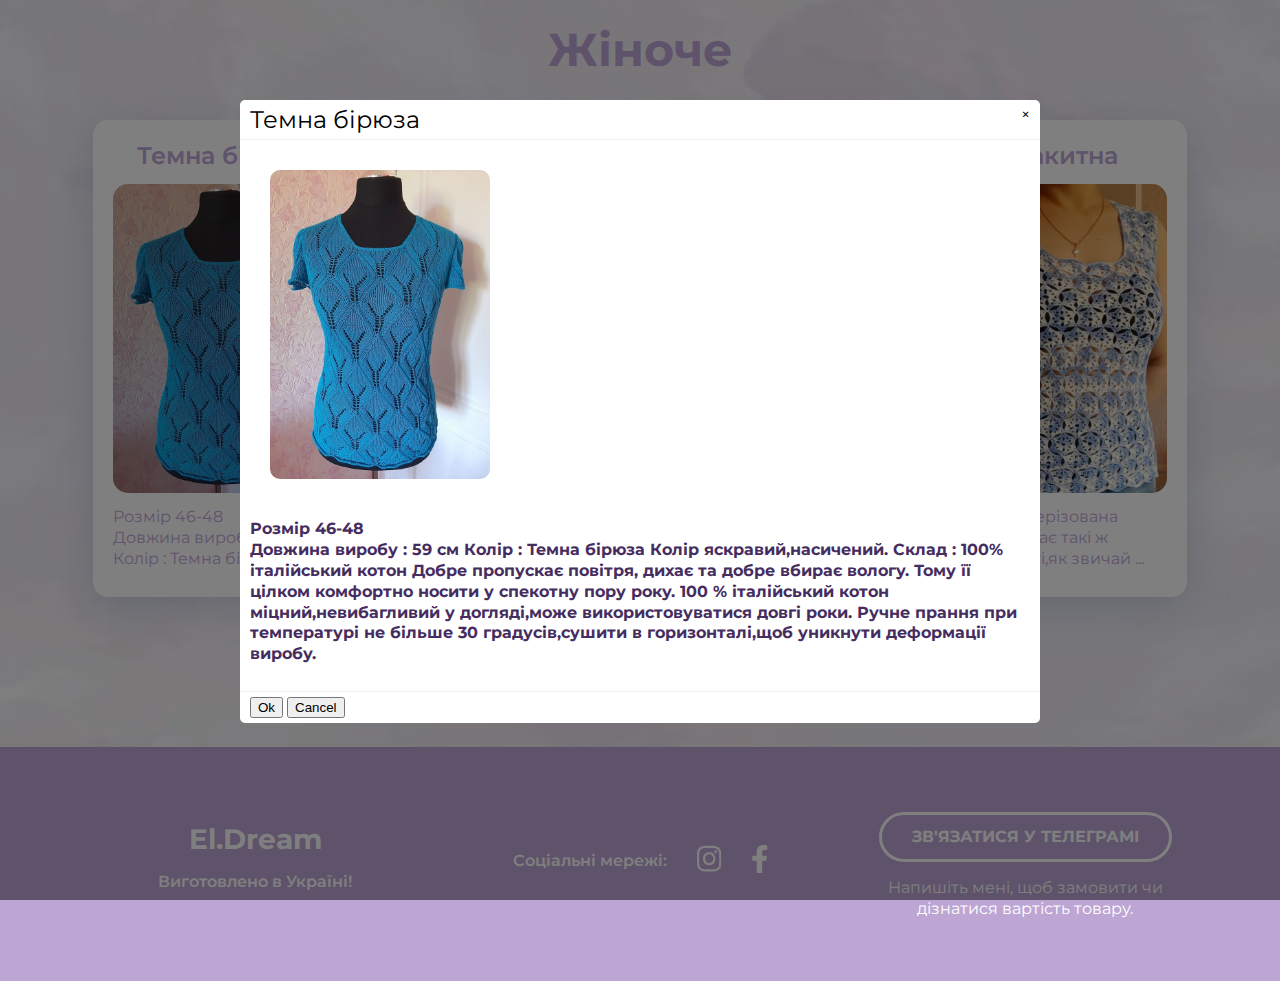
==== female.html @ 27e2f90c "Modal window shown" ====
<!DOCTYPE html>
<html lang="ru">
<head>
    <meta charset="UTF-8">
    <meta http-equiv="X-UA-Compatible" content="IE=edge">
    <meta name="viewport" content="width=device-width, initial-scale=1.0">
    <link rel="icon" href="./img/favicon.ico" type="image/x-icon для .ico">
    <title>Жіноче</title>
    <link rel="stylesheet" href="./css/main.css">
    <link rel="stylesheet" href="./css/media.css">
    <link href="https://fonts.googleapis.com/css2?family=Montserrat:wght@400;600;700&display=swap" rel="stylesheet">
</head>
<body>

    <main>
        <section class="goods" id="goods">
            <div class="container">
                <h2 class="goods-header">Жіноче</h2>
    
                <!-- goods-card-wrapper -->
                <div class="goods-card-wrapper">
    
                    <!-- Card -->
                    <div class="card">
                        <a href="#" class="card-link">
                            <h3 class="card-title">Темна бірюза</h3>
                            <img class="card-img" src="./img/goods/female/t-shirt_blue.jpg" alt="Темна бірюза">
                            <p>Розмір 46-48 <br>Довжина виробу : 59 см  Колір : Темна бірюза  Колір яскравий,насичений.
                                Склад : 100% італійський котон
                                Добре пропускає повітря, дихає та добре вбирає вологу. Тому її цілком комфортно носити у спекотну пору року.
                                100 % італійський котон міцний,невибагливий у догляді,може використовуватися довгі роки.
                                Ручне прання при температурі не більше 30 градусів,сушити в горизонталі,щоб уникнути деформації виробу.</p>
                        </a>
                    </div>
                    <!-- // Card -->
                    <!-- Card -->
                    <div class="card">
                        <a href="#" class="card-link">
                            <h3 class="card-title">Жовтий тюльпан</h3>
                            <img class="card-img" src="./img/goods/female/t-shirt_yellow.jpg" alt="Жовтий тюльпан">
                            <p>Розмір 48-54 <br>Довжина виробу : 58-59 см  Колір : Жовтий тюльпан.  Колір яскравий,насичений.
                                Склад : 100% італійська бавовна.
                                Найніжніша італійська бавовна,невагома легкість та яскравий насичений колір подарує Вам комфорт та радістний настрій.
                                Відмінно пропускає повітря і не парить,при носінні буде активно виводити тепло від тіла. Тому її цілком комфортно носити у спекотну пору року.
                                Ручне прання при температурі не більше 30 градусів,сушити в горизонталі,щоб уникнути деформації виробу.</p>
                        </a>
                    </div>
                    <!-- // Card -->
                    <!-- Card -->
                    <div class="card">
                        <a href="#" class="card-link">
                            <h3 class="card-title">Ромашка</h3>
                            <img class="card-img" src="./img/goods/female/t-shirt_pink.jpg" alt="Ромашка">
                            <p>Розмір 44-48 <br>Довжина виробу : 50 см  Колір : Рожевий  Колір яскравий,насичений.
                                Склад : 100% італійська бавовна
                                Футболка "Ромашка" в'язана гачком у техніці  філейне в'язання з піксельним малюнком, є реглан та росток,завдяки чого не буде дискомфорту при експлуатації виробу.
                                Добре пропускає повітря, дихає та добре вбирає вологу. Тому її цілком комфортно носити у спекотну пору року.</p>
                        </a>
                    </div>
                    <!-- // Card -->
                    <!-- Card -->
                    <div class="card">
                        <a href="#" class="card-link">
                            <h3 class="card-title">Блакитна</h3>
                            <img class="card-img" src="./img/goods/female/t-shirt_light_blue.jpg" alt="Блакитна">
                            <p>100% мерсерізована бавовна. Має такі ж властивості,як звичайна.Різниця у скрутці самої нитки,вона трохи жорсткіша,ніж звичайна бавовна і має трохи блиск,але в спеку в ній дуже комфортно.</p>
                        </a>
                    </div>
                    <!-- // Card -->
                </div>
                <!-- // goods-card-wrapper -->
    
            </div>
            <div class='btn-back-wrapper'>
                <a href="index.html" class="btn-back">
                ← на головну
                </a>
            </div>
            
        </section>

            <!-- modal tab -->
            <!-- <div class="modal hide">
                <div class="modal-dialog">
                    <div class="modal-content">
                            <div data-close class="modal-close">&times;</div>
                            <h3 class="modal-title">Темна бірюза</h3>
                            <div class='modal-container'>
                                <img class="modal-img" src="./img/goods/female/t-shirt_blue.jpg" alt="Темна бірюза">
                                <p>Розмір 46-48 <br>Довжина виробу : 59 см  Колір : Темна бірюза  Колір яскравий,насичений.
                                    Склад : 100% італійський котон
                                    Добре пропускає повітря, дихає та добре вбирає вологу. Тому її цілком комфортно носити у спекотну пору року.
                                    100 % італійський котон міцний,невибагливий у догляді,може використовуватися довгі роки.
                                    Ручне прання при температурі не більше 30 градусів,сушити в горизонталі,щоб уникнути деформації виробу.</p>
                            </div>
                    </div>
                </div>
            </div> -->
        <!-- // modal tab -->


        <!-- wmodal -->
        <!-- <div class="wmodal">
            <div class="modal-overlay">
                <div class="modal-window">
                    <div class="modal-header">
                        <span class="modal-title">Темна бірюза</span>
                        <span data-close class="modal-close">&times;</span>
                    </div>
                    <div class="modal-body">
                        <img class="modal-body__img" src="./img/goods/female/t-shirt_blue.jpg" alt="Темна бірюза">
                        <p>Розмір 46-48 <br>Довжина виробу : 59 см  Колір : Темна бірюза  Колір яскравий,насичений.
                            Склад : 100% італійський котон
                            Добре пропускає повітря, дихає та добре вбирає вологу. Тому її цілком комфортно носити у спекотну пору року.
                            100 % італійський котон міцний,невибагливий у догляді,може використовуватися довгі роки.
                            Ручне прання при температурі не більше 30 градусів,сушити в горизонталі,щоб уникнути деформації виробу.</p>
                    </div>
                    <div class="modal-footer">
                        <button>Ok</button>
                        <button>Cancel</button>
                    </div>
                </div>
            </div>
        </div> -->
    <!-- // wmodal -->


    </main>


    <footer class="footer">
        <div class="container">
            <div class="footer-row">
                <!-- footer-copyright -->
                <div class="footer-copyright footer-column">
                    <div class="footer-copyright-name">El.Dream</div>
                    <p>Виготовлено в Україні!</p>
                </div>
                <!-- // footer-copyright -->
    
                <!-- footer-icons -->
                <div class="footer-icons footer-column">
                    <p class="footer-icons-row">Соціальні мережі: 
                        <a href="https://www.instagram.com/el.dream_knitt/" target="_blank">
                            <img src="./img/social/instagram.svg" alt="">
                        </a>
                        <a href="#" target="_blank">
                            <img src="./img/social/facebook.svg" alt="">
                        </a>
                    </p>
                    <!-- <div class="footer-icons-row"> -->
      
                    <!-- </div> -->
                </div>
                <!-- // footer-icons -->
    
                <div class="footer-contacts footer-column">
                    <a href="https://t.me/Lencya2" class="footer-button" target="_blank">
                        Зв'язатися у телеграмі
                    </a>
                    <p>Напишіть мені, щоб замовити чи дізнатися вартість товару.</p>
                </div>
            </div>
        </div>
    </footer>

    <!-- Собственные скрипты и библиотеки -->
    <script src="./js/base.js"></script>
    <script src="./js/main.js"></script>
    <script src="./js/plugins/modal.js"></script>
    <script src="./js/index.js"></script>
    
</body>
</html>
---- css/main.css ----
*{
    box-sizing: border-box;
}

html{
    scroll-behavior: smooth;
}

body {
    margin: 0;
    font-family: 'Montserrat', sans-serif;
}

img {
    max-width: 100%;
}

.container {
    max-width: 1140px;
    margin-left: auto;
    margin-right: auto;
    padding-left: 10px;
    padding-right: 10px;
}

.none {
    display: none !important;
}


/* header */
.header {
    position: relative;

    display: flex;
    flex-direction: column; 
    justify-content: center; 
    align-items: center;    

    width: 100%;
    height: 100vh;

    background-image: url("./../img/header/header_bg_full.jpg");
    
    background-size: cover;
    background-repeat: no-repeat;
    background-position: center;
}

/* .header-title {
    margin: 0;
    margin-top: 100px;
    margin-bottom: 25px;
    font-weight: 700;
    font-size: 70px;
    line-height: 130%;

    text-align: center;

    color: #FFFFFF;
}

.header-subtitle {
    margin: 0;
    font-weight: bold;
    font-size: 26px;
    line-height: 150%;

    text-align: center;
    letter-spacing: 0.2em;
    text-transform: uppercase;

    color: #FFFFFF;
} */

.header img {
    width: 48px;
    height: 48px;
    position: absolute;
    bottom: 30px;
    left: 50%;
    transform: translate(-50%, 0);
}


/* main goods */
.goods {
    padding-top: 20px;
    padding-bottom: 60px;
    
    background-image: url("./../img/main/bg.jpg");
    background-size: cover;
}

.goods-header {
    margin: 0;
    margin-bottom: 40px;
    font-weight: 700;
    font-size: 46px;
    line-height: 1.3;
    text-align: center;
    color: #bda6d4;
}

.goods-card-wrapper {
    display: flex;
    flex-wrap: wrap;
    justify-content: space-evenly;
}

.card {
    margin-bottom: 40px;
    margin-right: 5px;
    margin-left: 5px;
    max-width: 260px;
    background-color: white;
    box-shadow: 0px 10px 40px rgba(126, 155, 189, 0.35);
    flex-grow: 1;
    transition: transform 0.2s ease-in;
    border-radius: 15px;
}

.card:hover {
    transform: translateY(-15px);
}

.card-link {
    display: block;
    padding: 20px;
    text-decoration: none;
    color: #bda6d4;
    transition: color 0.2s ease-in;
}

.card-link:hover {
    color: #ab7adb;
    /* font-weight: 600; */
}

.card-img {
    margin-bottom: 10px;
    border-radius: 15px;
}

.card-title {
    margin: 0;
    margin-bottom: 13px;
    font-weight: 600;
    font-size: 24px;
    line-height: 130%;
    text-align: center
}

.card p {
    margin: 0;
    margin-bottom: 10px;
    font-size: 16px;
    line-height: 130%;
    height: 60px;
    /* overflow: hidden; */

}


/* Footer */
.footer {
    padding-top: 45px;
    padding-bottom: 45px;
    background: #bda6d4;
    color: white;
}

.footer-row {
    display: flex;
    flex-direction: row;
    align-items: center;
    justify-content: space-between;
}

.footer-column {
    max-width: 350px;
    flex-grow: 1;
    display: flex;
    flex-direction: column;
    align-items: center;

}

.footer-copyright {
    /* color: #b8ceeb; */
    line-height: 1.3;
}

.footer-copyright-name {
    margin-bottom: 15px;
    font-weight: 700;
    font-size: 28px;
}

.footer-copyright p {
    margin: 0;
    margin-bottom: 15px;
    font-weight: 600;
    font-size: 16px;
}

/* .footer-icons {

} */

.footer-icons p {
    margin: 0;
    margin-top: 10px;
    margin-bottom: 15px;
    line-height: 1.3;
    font-weight: 600;
    font-size: 16px;
}

.footer-icons-row {
    display: flex;
    align-items: center;
    
}

.footer-icons-row > * {
    margin-left: 30px;

}

.footer-icons-row img:hover{
    transition: all 0.3s ease-in;
    transform: scale(1.5);
}


.footer-button {
    display: inline-block;
    height: 50px;
    padding-left: 30px;
    padding-right: 30px;

    border: 3px solid #FFFFFF;
    border-radius: 50px;

    line-height: 44px;

    font-weight: 700;
    font-size: 16px;
    text-transform: uppercase;
    color: #FFFFFF;
    text-decoration: none;

    transition: all 0.3s ease-in;
}

.footer-button:hover {
    background-color: white;
    color: #bda6d4;
    transform: scale(1.05);
}

.footer-contacts {
    padding-top: 20px;
}

.footer-contacts p {
    font-size: 16px;
    line-height: 1.3;
    text-align: center;
}



/* multipage */
.btn-back-wrapper{
    display:flex;
    justify-content: center;
}

.btn-back {
    display: inline-block;
    height: 50px;
    padding-left: 30px;
    padding-right: 30px;


    border: 3px solid #bda6d4;
    border-radius: 50px;

    line-height: 44px;

    font-weight: 700;
    font-size: 16px;
    text-transform: uppercase;
    color: #bda6d4;
    text-decoration: none;

    transition: all 0.3s ease-in;
}

.btn-back:hover {
    background-color: #bda6d4;
    color: white;
    transform: scale(1.05);
}



/* modal tab */
.modal{
    position:fixed;
    top:0;
    left:0;
    /* z-index:1050; */
    /* display:none; */
    width:100%;
    height:100%;
    overflow:hidden;
    background-color:rgba(0,0,0,.5)
}

.modal-dialog{
    max-width:80vw;
    margin:10vh auto;
}

.modal-content{
    position:relative;
    padding:30px;
    margin-left: auto;
    margin-right: auto;
    background-color:#fff;
    border:1px solid #bda6d4;
    border-radius:5px;
    max-height: 80vh;
    max-width: 1140px;
    overflow-y:auto
}

/* .modal-close{
    position:absolute;
    top:8px;
    right:14px;
    font-size:40px;
    color: #bda6d4;
    font-weight:700;
    border:none;
    cursor:pointer
} */

/* .modal-title{
    font-weight: 600;
    font-size: 24px;
    line-height: 130%;
    text-align: center;
    text-transform: uppercase;
    color: #462d5f;
} */
    
.modal-container{
    display: flex;
    justify-content: space-between;
    margin-bottom: 10px;
}

.modal-img {
    padding: 20px;
    max-width: 260px;
    border-radius: 30px;
}

.modal p {
    font-weight: 700;
    font-size: 16px;
    line-height: 130%;
    height: 60px;
    color: #462d5f;
}

.show{display:block} 

.hide{display:none} 

.fixed{position: fixed; width: 100vw;}

.fade{animation-name: fade;animation-duration: 1.5s;}

@keyframes fade{from{opacity: 0.1;}to{opacity: 1;}}


/* Window modal by Vladilen*/
.modal-overlay {
    position: fixed;
    top: 0;
    right: 0;
    bottom: 0;
    left: 0;
    background: rgba(0, 0, 0, .5);
}

.modal-window {
    width: 800px;
    border-radius: 5px;
    background: white;
    margin: 100px auto;
}

.modal-header {
padding: 5px 10px;
display: flex;
justify-content: space-between;
border-bottom: 1px solid #eee;
}

.modal-title {
    font-size: 1.5rem;
}

.modal-close {
    cursor: pointer;
}

.modal-body {
    padding: 10px;
}

.modal-body__img {
    padding: 20px;
    max-width: 260px;
    border-radius: 30px;
}

.modal-body p {
    font-weight: 700;
    font-size: 16px;
    line-height: 130%;
    /* height: 60px; */
    color: #462d5f;
}

.modal-footer {
    padding: 5px 10px;
    border-top: 1px solid #eee;
}
---- css/media.css ----
/* Для экранов с шириной до 1140 пкс */
@media (max-width: 1140px) {
    .card {
        width: calc(50% - 15px);
    }

    .footer {
        padding-top: 40px;
        padding-bottom: 60px;
    }

    .footer-row {
        flex-direction: column-reverse;
        align-items: center;
        text-align: center;
    }

    .footer-column {
        margin-bottom: 50px;
    }

    .footer-column:first-child{
        margin-bottom: 0;
    }

    .modal-dialog{
        max-width:90vw;
    }
}


@media (max-width: 760px) {
    .header-title {
        font-size: 38px;
    }

    .header-subtitle {
        font-size: 14px;
    }

    .portfolio {
        padding-top: 40px;
        padding-bottom: 60px;
    }

    .portfolio-header{
        font-size: 38px;
        margin-bottom: 30px;
    }

    .portfolio-card-wrapper {
        justify-content: center;
    }

    .card {
        max-width: 530px;
        width: 100%;
    }

    .card:nth-last-child(2) {
        margin-bottom: 30px;
    }

    .card-link {
        padding: 15px;
    }

    .card-img {
        margin-bottom: 10px;
    }

    .card-title {
        margin-bottom: 10px;
        font-size: 18px;
    }

    .card p {
        font-size: 14px;
    }

    .footer-copyright-name {
        font-size: 24px;
        margin-bottom: 5px;
    }

    .footer-copyright p {
        font-size: 14px;
        margin-bottom: 5px;
    }

    .footer-icons p {
        font-size: 14px;
    }

    .footer-contacts p {
        font-size: 14px;
        margin: 0;
        margin-top: 15px;
    }

    .footer-button {
        padding: 0 10px;
        width: 100%;
        max-width: 320px;
    }

    .modal-dialog {
        /* max-width:90vw; */
        margin-top: 10vh;
    }

    .modal-content{
        max-height: 85vh;
    }
    
    .modal-close{
        position: fixed;
    }

    .modal-title {
        font-size: 28px;
        margin-top: 0px;
        margin-bottom: 10px;
    }

    .modal-container{
        flex-wrap: wrap;
    }

    .modal-img {
        padding: 0px;
        margin-bottom: 20px;
        min-width: 75vw;
        border-radius: 15px;
    }

    /* .modal p {
        margin-bottom: 20px;
    } */

    .btn-back {
        max-width: 320px;
    }


}
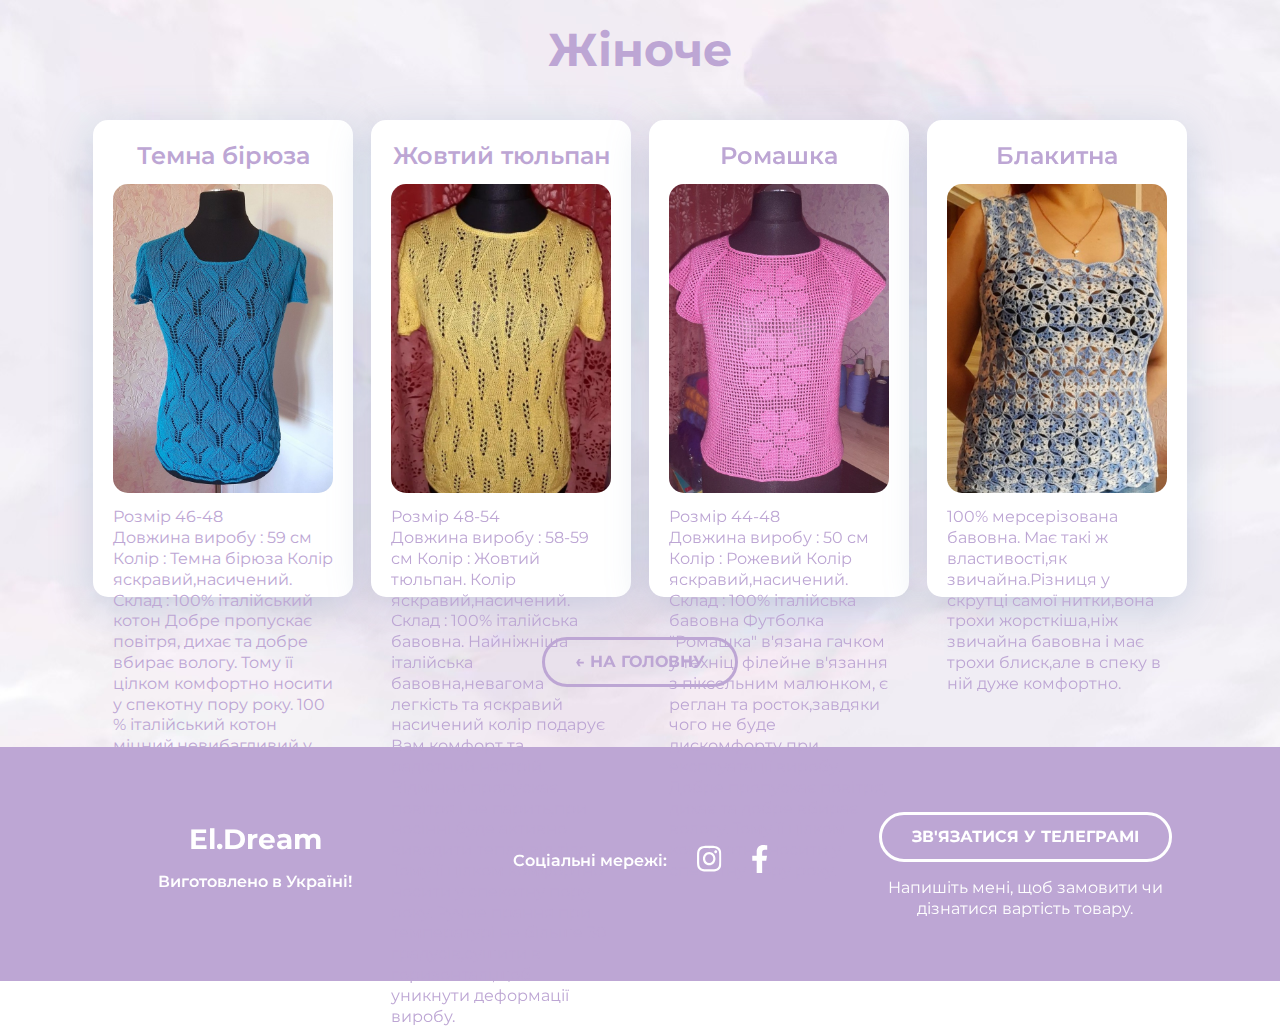
==== commit 236b48e5: "Begin dynamic create cards" ====
--- a/female.html
+++ b/female.html
@@ -123,7 +123,9 @@
             </div>
         </div> -->
     <!-- // wmodal -->
-
+        <div class="row" id="fruits">
+           
+        </div>
 
     </main>
 
@@ -166,7 +168,7 @@
 
     <!-- Собственные скрипты и библиотеки -->
     <script src="./js/base.js"></script>
-    <script src="./js/main.js"></script>
+    <!-- <script src="./js/main.js"></script> -->
     <script src="./js/plugins/modal.js"></script>
     <script src="./js/index.js"></script>
     
--- a/css/main.css
+++ b/css/main.css
@@ -390,20 +390,58 @@
 
 
 /* Window modal by Vladilen*/
+.modal {}
+
+.wmodal.open .modal-window, 
+.wmodal.open .modal-overlay {
+    opacity: 1;
+    z-index: 1001;
+}
+
+.wmodal.hidding .modal-window, 
+.wmodal.hidding .modal-overlay {
+    opacity: 1;
+    z-index: 1001;
+}
+
+.wmodal.open .modal-window {
+    transform: translateY(100px);
+}
+
+.wmodal.open .modal-overlay {
+    background: rgba(0, 0, 0, .5);
+}
+
+.wmodal.hidding .modal-window {
+    transform: translateY(-1000px);
+}
+
+.wmodal.hidding .modal-overlay {
+    background: rgba(0, 0, 0, 0);
+}
+
+.modal-window, .modal-overlay {
+    opacity: 0;
+    z-index: -1;
+}
+
 .modal-overlay {
     position: fixed;
     top: 0;
     right: 0;
     bottom: 0;
     left: 0;
-    background: rgba(0, 0, 0, .5);
+    background: rgba(0, 0, 0, 0);
+    transition: background .2s ease-in;
 }
 
 .modal-window {
     width: 800px;
     border-radius: 5px;
     background: white;
-    margin: 100px auto;
+    margin: 0px auto;
+    transform: translateY(-1000px);
+    transition: transform .2s ease-in;
 }
 
 .modal-header {
@@ -442,4 +480,25 @@
 .modal-footer {
     padding: 5px 10px;
     border-top: 1px solid #eee;
+}
+
+.btn {
+    display: inline-block;
+    height: 50px;
+    padding-left: 30px;
+    padding-right: 30px;
+
+
+    border: 3px solid #bda6d4;
+    border-radius: 50px;
+
+    line-height: 44px;
+
+    font-weight: 700;
+    font-size: 16px;
+    text-transform: uppercase;
+    color: #bda6d4;
+    text-decoration: none;
+
+    transition: all 0.3s ease-in;
 }